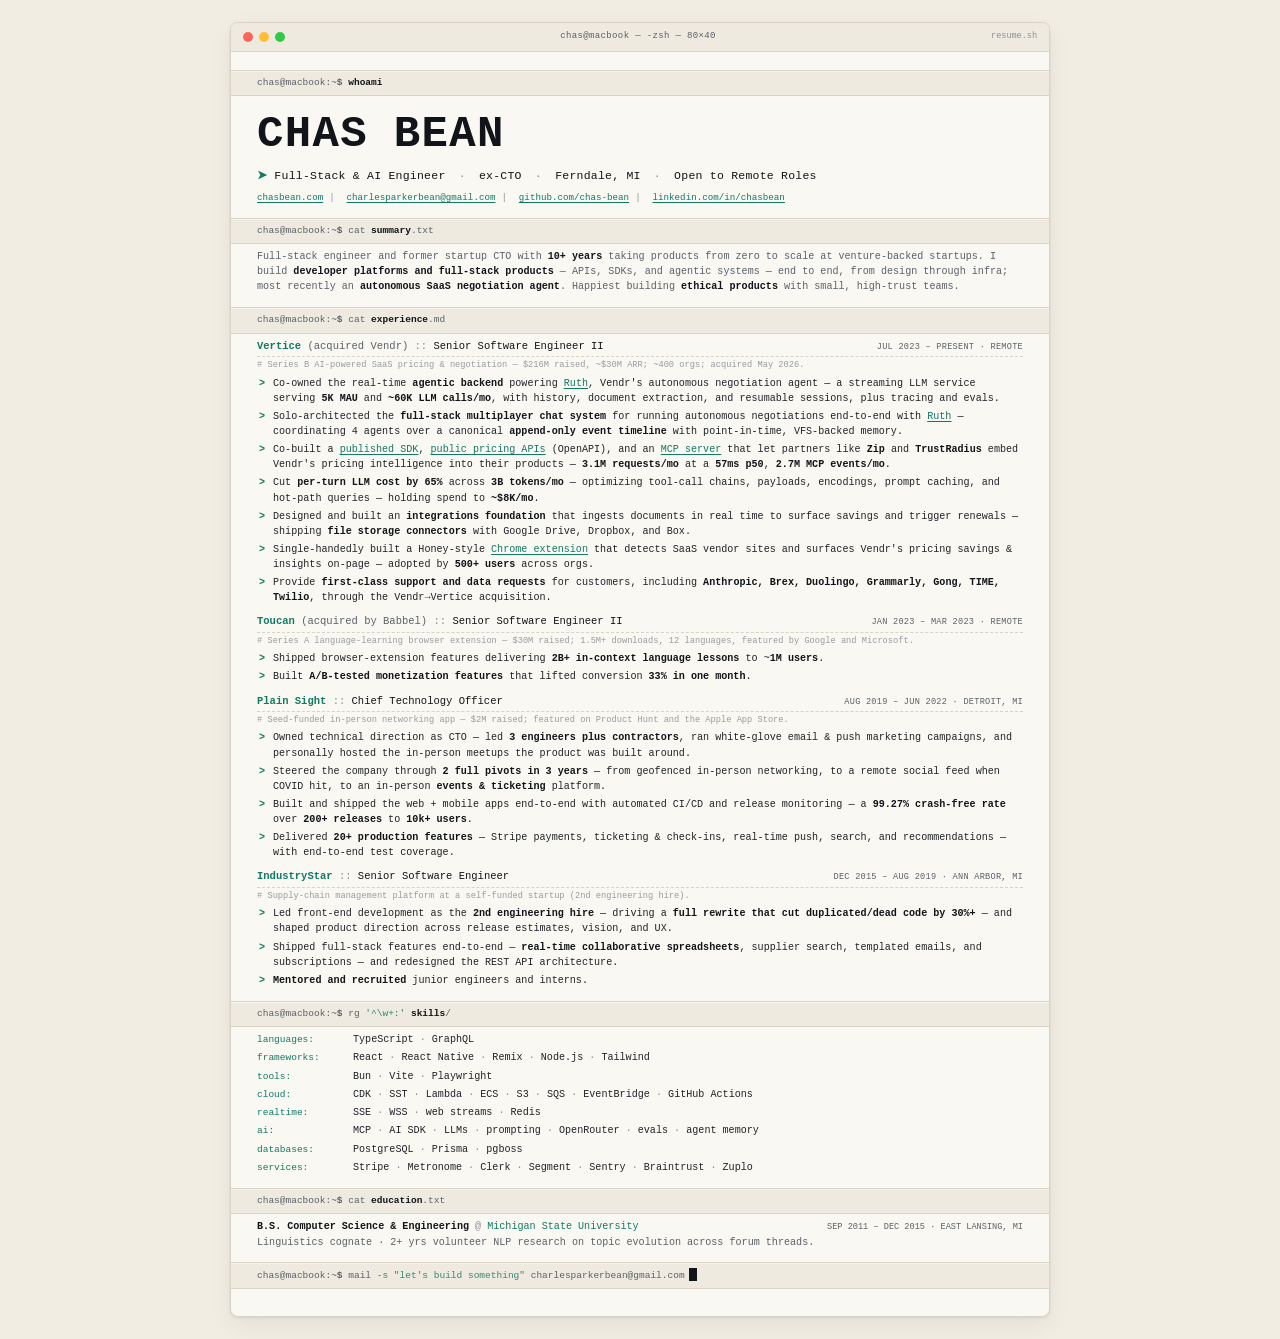
==== resume-paper.html @ 7aee9fcf "Publish interactive resume at chasbean.com. Replace the PDF redirect with the themed index page, sta" ====
<!DOCTYPE html>
<html lang="en">
<head>
  <meta charset="UTF-8" />
  <meta name="viewport" content="width=device-width, initial-scale=1.0" />
  <title>Chas Bean — Full-Stack &amp; AI Engineer</title>
  <meta name="description" content="Chas Bean — Full-Stack & AI Engineer. AI applications, real-time systems, and developer platforms in TypeScript, React, and Node.js." />
    <link rel="stylesheet" href="themes/paper.css" />

</head>
<body>
  <div class="terminal">
    <div class="titlebar">
      <span class="dots"><i></i><i></i><i></i></span>
      <span class="title">chas@macbook — -zsh — 80×40</span>
      <span class="badge">resume.sh</span>
    </div>

    <div class="screen">

      <header>
        <div class="cmd-line"><span class="prompt-dim"><span class="u">chas@macbook</span><span class="sep">:</span><span class="p">~</span><span class="sh">$</span></span> <span class="cmd"><span class="cmd-key">whoami</span></span></div>
        <h1 class="name">Chas Bean</h1>
        <p class="role"><span class="arrow">&#10148;</span> Full-Stack &amp; AI Engineer <span class="dotsep">·</span> ex-CTO <span class="dotsep">·</span> Ferndale, MI <span class="dotsep">·</span> Open to Remote Roles</p>
        <div class="contact">
          <span class="v"><a href="https://chasbean.com">chasbean.com</a></span><span class="pipe">|</span>
          <span class="v"><a href="mailto:charlesparkerbean@gmail.com">charlesparkerbean@gmail.com</a></span><span class="pipe">|</span>
          <span class="v"><a href="https://github.com/chas-bean">github.com/chas-bean</a></span><span class="pipe">|</span>
          <span class="v"><a href="https://linkedin.com/in/chasbean">linkedin.com/in/chasbean</a></span>
        </div>
      </header>

      <section>
        <div class="cmd-line"><span class="prompt-dim"><span class="u">chas@macbook</span><span class="sep">:</span><span class="p">~</span><span class="sh">$</span></span> <span class="cmd">cat <span class="cmd-key">summary</span>.txt</span></div>
        <p class="out comment">
          Full-stack engineer and former startup CTO with <strong>10+ years</strong> taking products from zero to
          scale at venture-backed startups. I build <strong>developer platforms and full-stack products</strong> &mdash; APIs, SDKs, and agentic systems &mdash; end to end, from design through infra; most recently an <strong>autonomous SaaS negotiation agent</strong>. Happiest building <strong>ethical products</strong> with small, high-trust teams.
        </p>
      </section>

      <section>
        <div class="cmd-line"><span class="prompt-dim"><span class="u">chas@macbook</span><span class="sep">:</span><span class="p">~</span><span class="sh">$</span></span> <span class="cmd">cat <span class="cmd-key">experience</span>.md</span></div>
        <div class="out">

          <div class="job">
            <div class="job-head">
              <div class="job-title"><span class="company">Vertice</span> <span class="acq">(acquired Vendr)</span> <span class="colons">::</span> <span class="ttl">Senior Software Engineer II</span></div>
              <div class="job-meta">JUL 2023 &ndash; PRESENT · REMOTE</div>
            </div>
            <div class="job-context"># Series B AI-powered SaaS pricing &amp; negotiation &mdash; $216M raised, ~$30M ARR; ~400 orgs; acquired May&nbsp;2026.</div>
            <ul class="bullets">
              <li>Co-owned the real-time <strong>agentic backend</strong> powering <a href="https://agent.vendr.com/" target="_blank" rel="noopener">Ruth</a>, Vendr's autonomous negotiation agent &mdash; a streaming LLM service serving <strong>5K MAU</strong> and <strong>~60K LLM calls/mo</strong>, with history, document extraction, and resumable sessions, plus tracing and evals.</li>
              <li>Solo-architected the <strong>full-stack multiplayer chat system</strong> for running autonomous negotiations end-to-end with <a href="https://agent.vendr.com/" target="_blank" rel="noopener">Ruth</a> &mdash; coordinating 4 agents over a canonical <strong>append-only event timeline</strong> with point-in-time, VFS-backed memory.</li>
              <li>Co-built a <a href="https://www.npmjs.com/package/@vendr-org/connect-sdk" target="_blank" rel="noopener">published SDK</a>, <a href="https://developers.vendr.com" target="_blank" rel="noopener">public pricing APIs</a> (OpenAPI), and an <a href="https://github.com/vendrinc/vendr-mcp" target="_blank" rel="noopener">MCP server</a> that let partners like <strong>Zip</strong> and <strong>TrustRadius</strong> embed Vendr's pricing intelligence into their products &mdash; <strong>3.1M requests/mo</strong> at a <strong>57ms p50</strong>, <strong>2.7M MCP events/mo</strong>.</li>
              <li>Cut <strong>per-turn LLM cost by 65%</strong> across <strong>3B tokens/mo</strong> &mdash; optimizing tool-call chains, payloads, encodings, prompt caching, and hot-path queries &mdash; holding spend to <strong>~$8K/mo</strong>.</li>
              <li>Designed and built an <strong>integrations foundation</strong> that ingests documents in real time to surface savings and trigger renewals &mdash; shipping <strong>file storage connectors</strong> with Google Drive, Dropbox, and Box.</li>
              <li>Single-handedly built a Honey-style <a href="https://chromewebstore.google.com/detail/software-prices-by-vendr/kghlccelgdbjoadlfnoajfeljdcefnmi" target="_blank" rel="noopener">Chrome extension</a> that detects SaaS vendor sites and surfaces Vendr's pricing savings &amp; insights on-page &mdash; adopted by <strong>500+ users</strong> across orgs.</li>
              <li>Provide <strong>first-class support and data requests</strong> for customers, including <strong>Anthropic, Brex, Duolingo, Grammarly, Gong, TIME, Twilio</strong>, through the Vendr&rarr;Vertice acquisition.</li>
            </ul>
          </div>

          <div class="job">
            <div class="job-head">
              <div class="job-title"><span class="company">Toucan</span> <span class="acq">(acquired by Babbel)</span> <span class="colons">::</span> <span class="ttl">Senior Software Engineer II</span></div>
              <div class="job-meta">JAN 2023 &ndash; MAR 2023 · REMOTE</div>
            </div>
            <div class="job-context"># Series A language-learning browser extension — $30M raised; 1.5M+ downloads, 12 languages, featured by Google and Microsoft.</div>
            <ul class="bullets">
              <li>Shipped browser-extension features delivering <strong>2B+ in-context language lessons</strong> to ~<strong>1M users</strong>.</li>
              <li>Built <strong>A/B-tested monetization features</strong> that lifted conversion <strong>33% in one month</strong>.</li>
            </ul>
          </div>

          <div class="job">
            <div class="job-head">
              <div class="job-title"><span class="company">Plain Sight</span> <span class="colons">::</span> <span class="ttl">Chief Technology Officer</span></div>
              <div class="job-meta">AUG 2019 &ndash; JUN 2022 · DETROIT, MI</div>
            </div>
            <div class="job-context"># Seed-funded in-person networking app &mdash; $2M raised; featured on Product Hunt and the Apple App Store.</div>
            <ul class="bullets">
              <li>Owned technical direction as CTO &mdash; led <strong>3 engineers plus contractors</strong>, ran white-glove email &amp; push marketing campaigns, and personally hosted the in-person meetups the product was built around.</li>
              <li>Steered the company through <strong>2 full pivots in 3 years</strong> &mdash; from geofenced in-person networking, to a remote social feed when COVID hit, to an in-person <strong>events &amp; ticketing</strong> platform.</li>
              <li>Built and shipped the web + mobile apps end-to-end with automated CI/CD and release monitoring &mdash; a <strong>99.27% crash-free rate</strong> over <strong>200+ releases</strong> to <strong>10k+ users</strong>.</li>
              <li>Delivered <strong>20+ production features</strong> &mdash; Stripe payments, ticketing &amp; check-ins, real-time push, search, and recommendations &mdash; with end-to-end test coverage.</li>
            </ul>
          </div>

          <div class="job">
            <div class="job-head">
              <div class="job-title"><span class="company">IndustryStar</span> <span class="colons">::</span> <span class="ttl">Senior Software Engineer</span></div>
              <div class="job-meta">DEC 2015 &ndash; AUG 2019 · ANN ARBOR, MI</div>
            </div>
            <div class="job-context"># Supply-chain management platform at a self-funded startup (2nd engineering hire).</div>
            <ul class="bullets">
              <li>Led front-end development as the <strong>2nd engineering hire</strong> &mdash; driving a <strong>full rewrite that cut duplicated/dead code by 30%+</strong> &mdash; and shaped product direction across release estimates, vision, and UX.</li>
              <li>Shipped full-stack features end-to-end &mdash; <strong>real-time collaborative spreadsheets</strong>, supplier search, templated emails, and subscriptions &mdash; and redesigned the REST API architecture.</li>
              <li><strong>Mentored and recruited</strong> junior engineers and interns.</li>
            </ul>
          </div>

        </div>
      </section>

      <section>
        <div class="cmd-line"><span class="prompt-dim"><span class="u">chas@macbook</span><span class="sep">:</span><span class="p">~</span><span class="sh">$</span></span> <span class="cmd">rg <span class="str">'^\w+:'</span> <span class="cmd-key">skills</span>/</span></div>
        <div class="out skills-grid">
          <div class="skill-row">
            <span class="skill-key">languages:</span>
            <span class="skill-val">TypeScript <span class="b">·</span> GraphQL</span>
          </div>
          <div class="skill-row">
            <span class="skill-key">frameworks:</span>
            <span class="skill-val">React <span class="b">·</span> React&nbsp;Native <span class="b">·</span> Remix <span class="b">·</span> Node.js <span class="b">·</span> Tailwind</span>
          </div>
          <div class="skill-row">
            <span class="skill-key">tools:</span>
            <span class="skill-val">Bun <span class="b">·</span> Vite <span class="b">·</span> Playwright</span>
          </div>
          <div class="skill-row">
            <span class="skill-key">cloud:</span>
            <span class="skill-val">CDK <span class="b">·</span> SST <span class="b">·</span> Lambda <span class="b">·</span> ECS <span class="b">·</span> S3 <span class="b">·</span> SQS <span class="b">·</span> EventBridge <span class="b">·</span> GitHub&nbsp;Actions</span>
          </div>
          <div class="skill-row">
            <span class="skill-key">realtime:</span>
            <span class="skill-val">SSE <span class="b">·</span> WSS <span class="b">·</span> web&nbsp;streams <span class="b">·</span> Redis</span>
          </div>
          <div class="skill-row">
            <span class="skill-key">ai:</span>
            <span class="skill-val">MCP <span class="b">·</span> AI&nbsp;SDK <span class="b">·</span> LLMs <span class="b">·</span> prompting <span class="b">·</span> OpenRouter <span class="b">·</span> evals <span class="b">·</span> agent&nbsp;memory</span>
          </div>
          <div class="skill-row">
            <span class="skill-key">databases:</span>
            <span class="skill-val">PostgreSQL <span class="b">·</span> Prisma <span class="b">·</span> pgboss</span>
          </div>
          <div class="skill-row">
            <span class="skill-key">services:</span>
            <span class="skill-val">Stripe <span class="b">·</span> Metronome <span class="b">·</span> Clerk <span class="b">·</span> Segment <span class="b">·</span> Sentry <span class="b">·</span> Braintrust <span class="b">·</span> Zuplo</span>
          </div>
        </div>
      </section>

      <section>
        <div class="cmd-line"><span class="prompt-dim"><span class="u">chas@macbook</span><span class="sep">:</span><span class="p">~</span><span class="sh">$</span></span> <span class="cmd">cat <span class="cmd-key">education</span>.txt</span></div>
        <div class="out edu-row">
          <div>
            <div class="deg"><strong>B.S. Computer Science &amp; Engineering</strong> <span class="colons">@</span> <span class="school">Michigan State University</span></div>
            <div class="sub">Linguistics cognate &middot; 2+ yrs volunteer NLP research on topic evolution across forum threads.</div>
          </div>
          <div class="meta">SEP 2011 &ndash; DEC 2015 · EAST LANSING, MI</div>
        </div>
      </section>

      <div class="cmd-line endline"><span class="prompt-dim"><span class="u">chas@macbook</span><span class="sep">:</span><span class="p">~</span><span class="sh">$</span></span> <span class="cmd"><a href="mailto:charlesparkerbean@gmail.com?subject=Let%27s%20build%20something">mail <span class="flag">-s</span> <span class="str">"let's build something"</span> charlesparkerbean@gmail.com</a></span><span class="cursor"></span></div>

    </div>
  </div>
  <script>
    (function () {
      var line = document.querySelector('.endline');
      if (!line) return;
      var subject = (line.querySelector('.str') || {}).textContent || '';
      subject = subject.replace(/^["']+|["']+$/g, '').trim();
      var email = (line.textContent.match(/[\w.+-]+@[\w.-]+\.\w+/) || [])[0];
      if (!email) return;
      var href = 'mailto:' + email + '?subject=' + encodeURIComponent(subject);
      var fired = false;
      function openMail() {
        if (fired) return;
        fired = true;
        window.location.href = href;
        setTimeout(function () { fired = false; }, 800);
      }
      line.style.cursor = 'pointer';
      line.addEventListener('click', openMail);
      document.addEventListener('keydown', function (e) {
        if (e.key !== 'Enter' || e.repeat) return;
        var t = e.target;
        if (t && (t.tagName === 'INPUT' || t.tagName === 'TEXTAREA' || t.isContentEditable)) return;
        e.preventDefault();
        openMail();
      });
    })();
  </script>
</body>
</html>
---- themes/paper.css ----
/*
      ============================================================
      EDIT GUIDE  ::  PAPER THEME (v30)
      ------------------------------------------------------------
      - Warm light "man page" ink on paper — flat, no glow, no CRT.
      - Same v30 content/DOM as resume.html (cmd bars, merged Vertice).
      - Also: resume-paper.html (same theme) · resume.html (GitHub dark)
      - Export PDF: open in Chrome -> Cmd+P -> "Save as PDF",
        Margins "None", and ENABLE "Background graphics".
      ============================================================
    */
    :root {
      --bg:        #f1ede3;
      --paper:     #faf8f2;
      --ink:       #1f2328;
      --ink-strong:#111418;
      --ink-dim:   #5a6169;
      --ink-faint: #8a9097;
      --accent:    #117a63;
      --link:      var(--accent);
      --rule:      #d9d3c6;
      --code-bg:   #ecefe9;
      --cmd-bar:   #efeadf;
      --cmd-bar-edge: #d9d3c6;
      --cmd-inset: rgba(255,255,255,0.45);
      --maxw:      820px;
      --mono: "JetBrains Mono", "SF Mono", "SFMono-Regular", "Cascadia Code",
              Menlo, Consolas, "Liberation Mono", "Courier New", monospace;
    }

    * { box-sizing: border-box; }

    html, body {
      margin: 0;
      padding: 0;
      background: var(--bg);
      color: var(--ink);
      font-family: var(--mono);
      font-size: 10.1px;
      line-height: 1.5;
      -webkit-font-smoothing: antialiased;
    }

    .terminal {
      position: relative;
      max-width: var(--maxw);
      margin: 22px auto;
      background: var(--paper);
      border: 1px solid var(--rule);
      border-radius: 8px;
      box-shadow: 0 1px 3px rgba(0,0,0,0.08), 0 8px 24px rgba(0,0,0,0.06);
      overflow: hidden;
    }

    .titlebar {
      display: flex;
      align-items: center;
      gap: 8px;
      padding: 7px 12px;
      background: #efeadf;
      border-bottom: 1px solid var(--rule);
    }
    .dots { display: flex; gap: 6px; }
    .dots i {
      width: 10px; height: 10px; border-radius: 50%;
      display: inline-block; opacity: 0.95;
    }
    .dots i:nth-child(1){ background:#ff5f56; }
    .dots i:nth-child(2){ background:#ffbd2e; }
    .dots i:nth-child(3){ background:#27c93f; }
    .titlebar .title {
      flex: 1; text-align: center;
      color: var(--ink-dim); font-size: 9px; letter-spacing: 0.04em;
    }
    .titlebar .badge { color: var(--ink-faint); font-size: 8.5px; }

    .screen { position: relative; padding: 18px 26px 22px; }

    a:link,
    a:visited {
      color: var(--link);
      text-decoration-line: underline;
      text-decoration-color: currentColor;
      text-decoration-thickness: 1px;
      text-underline-offset: 2px;
    }
    a:hover {
      color: var(--ink-strong);
      text-decoration-color: currentColor;
    }

    .cmd-line {
      margin: 0 -26px 5px;
      padding: 5px 26px;
      background: var(--cmd-bar);
      border-top: 1px solid var(--cmd-bar-edge);
      border-bottom: 1px solid var(--cmd-bar-edge);
      box-shadow: inset 0 1px 0 var(--cmd-inset);
      white-space: nowrap;
      font-size: 9.5px;
    }
    .cmd-line.endline { margin-top: 12px; }
    .prompt-dim { color: var(--ink-dim); }
    .prompt-dim .u,
    .prompt-dim .sep,
    .prompt-dim .p,
    .prompt-dim .sh { color: inherit; }
    .prompt-dim .sh { font-weight: 700; }
    .cmd { color: var(--ink-dim); }
    .cmd-key { color: var(--ink-strong); font-weight: 700; }
    .cmd a { color: var(--ink-dim); text-decoration: none; }
    .cmd a:hover { color: var(--accent); text-decoration: none; }
    .cmd .str { color: var(--accent); opacity: 0.85; }
    .cmd .flag { color: var(--accent); opacity: 0.85; }

    .comment { color: var(--ink-dim); }

    header { margin-bottom: 4px; }
    .name {
      font-size: 44px;
      font-weight: 800;
      letter-spacing: 0.03em;
      word-spacing: -0.04em;
      text-transform: uppercase;
      margin: 2px 0 0;
      color: var(--ink-strong);
    }
    .role {
      margin: 0;
      color: var(--ink-strong);
      font-size: 11.5px;
      letter-spacing: 0.02em;
    }
    .role .arrow { color: var(--accent); font-weight: 700; }
    .role .dotsep { color: var(--ink-faint); padding: 0 6px; }
    .contact {
      margin-top: 7px;
      color: var(--ink-dim);
      font-size: 9.2px;
      word-spacing: 0.04em;
    }
    .contact .v { color: var(--ink); }
    .contact .pipe { color: var(--ink-faint); padding: 0 6px; }

    section { margin-top: 13px; }
    .out { margin-top: 4px; }

    .job { margin-bottom: 9px; }
    .job:last-child { margin-bottom: 2px; }
    .job-head {
      display: flex; justify-content: space-between;
      align-items: baseline; gap: 12px;
      border-bottom: 1px dashed var(--rule);
      padding-bottom: 2px;
    }
    .job-title { font-size: 10.5px; }
    .job-title .company { color: var(--accent); font-weight: 700; }
    .job-title .acq { color: var(--ink-dim); }
    .job-title .ttl { color: var(--ink-strong); }
    .job-title .colons { color: var(--ink-faint); }
    .job-meta {
      font-size: 8.6px; color: var(--ink-dim);
      white-space: nowrap; letter-spacing: 0.03em;
    }
    .job-context { color: var(--ink-faint); margin: 2px 0 3px; font-size: 8.7px; opacity: 0.88; }

    ul.bullets { margin: 3px 0 0; padding: 0; list-style: none; }
    ul.bullets li {
      position: relative;
      padding-left: 16px;
      margin-bottom: 3px;
      color: var(--ink);
    }
    ul.bullets li::before {
      content: ">";
      position: absolute; left: 2px; top: 0;
      color: var(--accent); font-weight: 700;
    }
    strong { color: var(--ink-strong); font-weight: 700; }
    code {
      color: var(--accent);
      background: var(--code-bg);
      padding: 0 3px; border-radius: 3px;
    }

    .skills-grid {
      display: grid;
      grid-template-columns: 1fr;
      row-gap: 3px;
    }
    .skill-row { display: flex; gap: 8px; align-items: baseline; margin-bottom: 0; }
    .skill-key {
      flex: 0 0 88px; color: var(--accent); white-space: nowrap; font-size: 9.5px;
    }
    .skill-val { color: var(--ink); }
    .skill-val .b { color: var(--ink-faint); }

    .edu-row { display: flex; justify-content: space-between; align-items: baseline; gap: 12px; }
    .edu-row .deg { color: var(--ink-strong); }
    .edu-row .deg .school { color: var(--accent); }
    .edu-row .deg .colons { color: var(--ink-faint); }
    .edu-row .sub { color: var(--ink-dim); }
    .edu-row .meta { color: var(--ink-dim); font-size: 8.6px; white-space: nowrap; }

    .cursor {
      display: inline-block;
      width: 8px; height: 13px;
      background: var(--ink-strong);
      vertical-align: text-bottom;
      margin-left: 4px;
    }
    .endline { margin-top: 0; }

    @page { size: Letter; margin: 0; }
    @media print {
      html, body {
        background: var(--paper) !important;
        font-size: 8.9px;
        line-height: 1.32;
        -webkit-print-color-adjust: exact;
        print-color-adjust: exact;
      }
      .terminal {
        margin: 0 auto; max-width: none; width: 100%;
        border: none; border-radius: 0; box-shadow: none;
        min-height: 0;
        background: var(--paper) !important;
      }
      .screen { padding: 0.22in 0.5in 0.12in; }
      section { margin-top: 4px; }
      .out { margin-top: 2px; }
      .job { margin-bottom: 4px; }
      .job-context { margin: 2px 0 3px; }
      ul.bullets li { margin-bottom: 2px; }
      .skills-grid { row-gap: 1px; }
      .cmd-line {
        margin-left: -0.5in;
        margin-right: -0.5in;
        margin-bottom: 3px;
        padding: 4px 0.5in;
        background: var(--cmd-bar);
        border-top: 1px solid var(--cmd-bar-edge);
        border-bottom: 1px solid var(--cmd-bar-edge);
        box-shadow: none;
      }
      .cmd-line.endline { margin-top: 2px; }
      .endline { margin-top: 0; }
      .name { font-size: 34px; }
      .job, section, .edu-row { break-inside: avoid; }
      a { color: var(--link); }
      .cmd-line.endline .cmd a {
        color: var(--ink-dim);
        text-decoration: none;
      }
      * { text-shadow: none !important; box-shadow: none !important; filter: none !important; }
    }
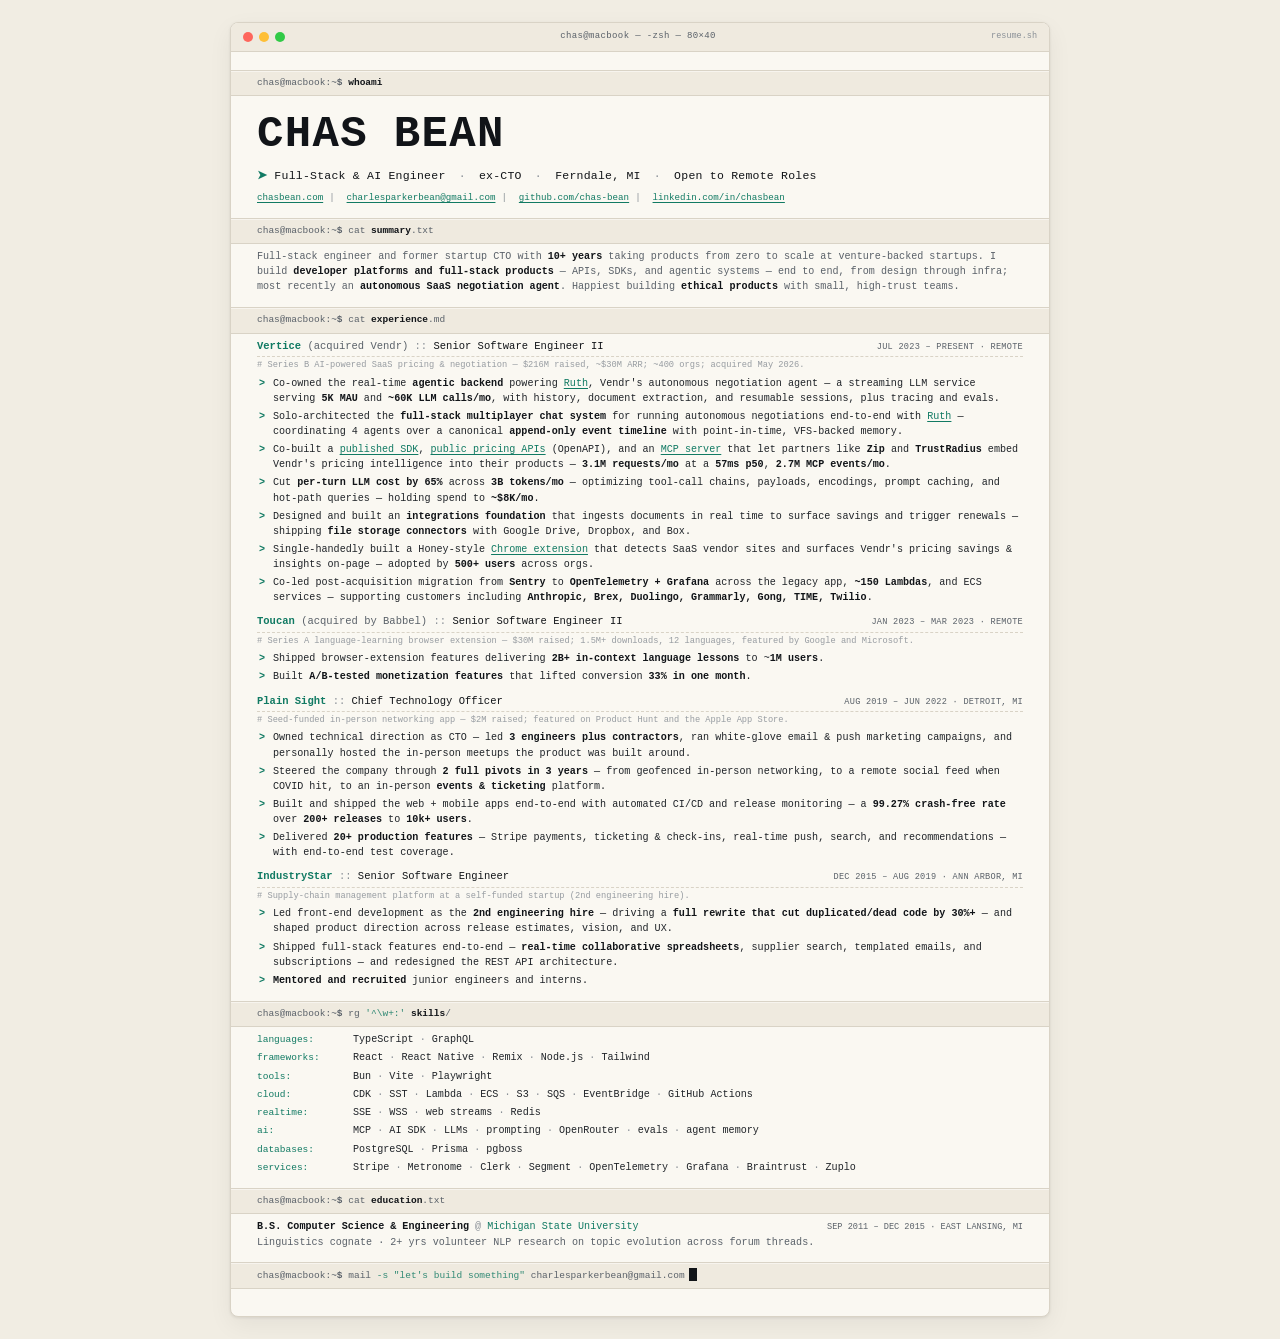
==== commit 29ec5200: "Add OTel/Grafana migration bullet; keep customer logos. Replace soft support line with platform obse" ====
--- a/resume-paper.html
+++ b/resume-paper.html
@@ -6,6 +6,7 @@
   <title>Chas Bean — Full-Stack &amp; AI Engineer</title>
   <meta name="description" content="Chas Bean — Full-Stack & AI Engineer. AI applications, real-time systems, and developer platforms in TypeScript, React, and Node.js." />
     <link rel="stylesheet" href="themes/paper.css" />
+    <link rel="stylesheet" href="themes/responsive.css" />
 
 </head>
 <body>
@@ -55,7 +56,7 @@
               <li>Cut <strong>per-turn LLM cost by 65%</strong> across <strong>3B tokens/mo</strong> &mdash; optimizing tool-call chains, payloads, encodings, prompt caching, and hot-path queries &mdash; holding spend to <strong>~$8K/mo</strong>.</li>
               <li>Designed and built an <strong>integrations foundation</strong> that ingests documents in real time to surface savings and trigger renewals &mdash; shipping <strong>file storage connectors</strong> with Google Drive, Dropbox, and Box.</li>
               <li>Single-handedly built a Honey-style <a href="https://chromewebstore.google.com/detail/software-prices-by-vendr/kghlccelgdbjoadlfnoajfeljdcefnmi" target="_blank" rel="noopener">Chrome extension</a> that detects SaaS vendor sites and surfaces Vendr's pricing savings &amp; insights on-page &mdash; adopted by <strong>500+ users</strong> across orgs.</li>
-              <li>Provide <strong>first-class support and data requests</strong> for customers, including <strong>Anthropic, Brex, Duolingo, Grammarly, Gong, TIME, Twilio</strong>, through the Vendr&rarr;Vertice acquisition.</li>
+              <li>Co-led post-acquisition migration from <strong>Sentry</strong> to <strong>OpenTelemetry + Grafana</strong> across the legacy app, <strong>~150 Lambdas</strong>, and ECS services &mdash; supporting customers including <strong>Anthropic, Brex, Duolingo, Grammarly, Gong, TIME, Twilio</strong>.</li>
             </ul>
           </div>
 
@@ -134,7 +135,7 @@
           </div>
           <div class="skill-row">
             <span class="skill-key">services:</span>
-            <span class="skill-val">Stripe <span class="b">·</span> Metronome <span class="b">·</span> Clerk <span class="b">·</span> Segment <span class="b">·</span> Sentry <span class="b">·</span> Braintrust <span class="b">·</span> Zuplo</span>
+            <span class="skill-val">Stripe <span class="b">·</span> Metronome <span class="b">·</span> Clerk <span class="b">·</span> Segment <span class="b">·</span> OpenTelemetry <span class="b">·</span> Grafana <span class="b">·</span> Braintrust <span class="b">·</span> Zuplo</span>
           </div>
         </div>
       </section>
--- a/themes/paper.css
+++ b/themes/paper.css
@@ -213,44 +213,40 @@
 
     @page { size: Letter; margin: 0; }
     @media print {
+      html {
+        zoom: 0.775;
+      }
       html, body {
         background: var(--paper) !important;
-        font-size: 8.9px;
-        line-height: 1.32;
         -webkit-print-color-adjust: exact;
         print-color-adjust: exact;
       }
       .terminal {
-        margin: 0 auto; max-width: none; width: 100%;
-        border: none; border-radius: 0; box-shadow: none;
+        margin: 0 auto;
+        max-width: var(--maxw);
+        width: 100%;
+        border: 1px solid var(--rule);
+        border-radius: 8px;
+        box-shadow: none;
         min-height: 0;
         background: var(--paper) !important;
       }
-      .screen { padding: 0.22in 0.5in 0.12in; }
-      section { margin-top: 4px; }
-      .out { margin-top: 2px; }
-      .job { margin-bottom: 4px; }
-      .job-context { margin: 2px 0 3px; }
-      ul.bullets li { margin-bottom: 2px; }
-      .skills-grid { row-gap: 1px; }
       .cmd-line {
-        margin-left: -0.5in;
-        margin-right: -0.5in;
-        margin-bottom: 3px;
-        padding: 4px 0.5in;
-        background: var(--cmd-bar);
-        border-top: 1px solid var(--cmd-bar-edge);
-        border-bottom: 1px solid var(--cmd-bar-edge);
         box-shadow: none;
       }
-      .cmd-line.endline { margin-top: 2px; }
-      .endline { margin-top: 0; }
-      .name { font-size: 34px; }
-      .job, section, .edu-row { break-inside: avoid; }
-      a { color: var(--link); }
+      .edu-row {
+        break-inside: avoid;
+      }
+      a {
+        color: var(--link);
+      }
       .cmd-line.endline .cmd a {
         color: var(--ink-dim);
         text-decoration: none;
       }
-      * { text-shadow: none !important; box-shadow: none !important; filter: none !important; }
-    }
+      * {
+        box-shadow: none !important;
+        filter: none !important;
+        text-shadow: none !important;
+      }
+    }
--- a/themes/responsive.css
+++ b/themes/responsive.css
@@ -0,0 +1,113 @@
+/* Mobile layout — shared by index (live.css) and standalone theme pages */
+
+@media screen and (max-width: 640px) {
+  .terminal,
+  html.theme-live .terminal,
+  html.theme-live[data-theme="crt"] .terminal,
+  html.theme-live[data-theme="paper"] .terminal {
+    margin: 10px 0;
+    max-width: 100%;
+    border-radius: 0;
+    border-left: none;
+    border-right: none;
+    box-shadow: none;
+  }
+
+  .screen {
+    padding: 14px 14px 18px;
+  }
+
+  .cmd-line {
+    margin-left: -14px;
+    margin-right: -14px;
+    padding-left: 14px;
+    padding-right: 14px;
+    white-space: normal;
+    overflow-wrap: anywhere;
+  }
+
+  .titlebar {
+    padding: 6px 10px;
+    gap: 6px;
+  }
+
+  .titlebar .title {
+    font-size: 7.5px;
+    letter-spacing: 0.02em;
+  }
+
+  .titlebar .badge {
+    display: none;
+  }
+
+  .name {
+    font-size: 32px;
+    line-height: 1.05;
+  }
+
+  .role {
+    font-size: 10.5px;
+    line-height: 1.45;
+  }
+
+  .contact {
+    font-size: 8.8px;
+    line-height: 1.55;
+  }
+
+  .job-head {
+    flex-direction: column;
+    align-items: flex-start;
+    gap: 2px;
+  }
+
+  .job-meta {
+    white-space: normal;
+  }
+
+  .edu-row {
+    flex-direction: column;
+    align-items: flex-start;
+    gap: 4px;
+  }
+
+  .edu-row .meta {
+    white-space: normal;
+  }
+
+  .skill-row {
+    flex-direction: column;
+    align-items: flex-start;
+    gap: 1px;
+  }
+
+  .skill-key {
+    flex: none;
+  }
+}
+
+@media screen and (max-width: 400px) {
+  html,
+  body {
+    font-size: 9.6px;
+  }
+
+  .screen {
+    padding: 12px 12px 16px;
+  }
+
+  .cmd-line {
+    margin-left: -12px;
+    margin-right: -12px;
+    padding-left: 12px;
+    padding-right: 12px;
+  }
+
+  .name {
+    font-size: 26px;
+  }
+
+  .role {
+    font-size: 9.8px;
+  }
+}
